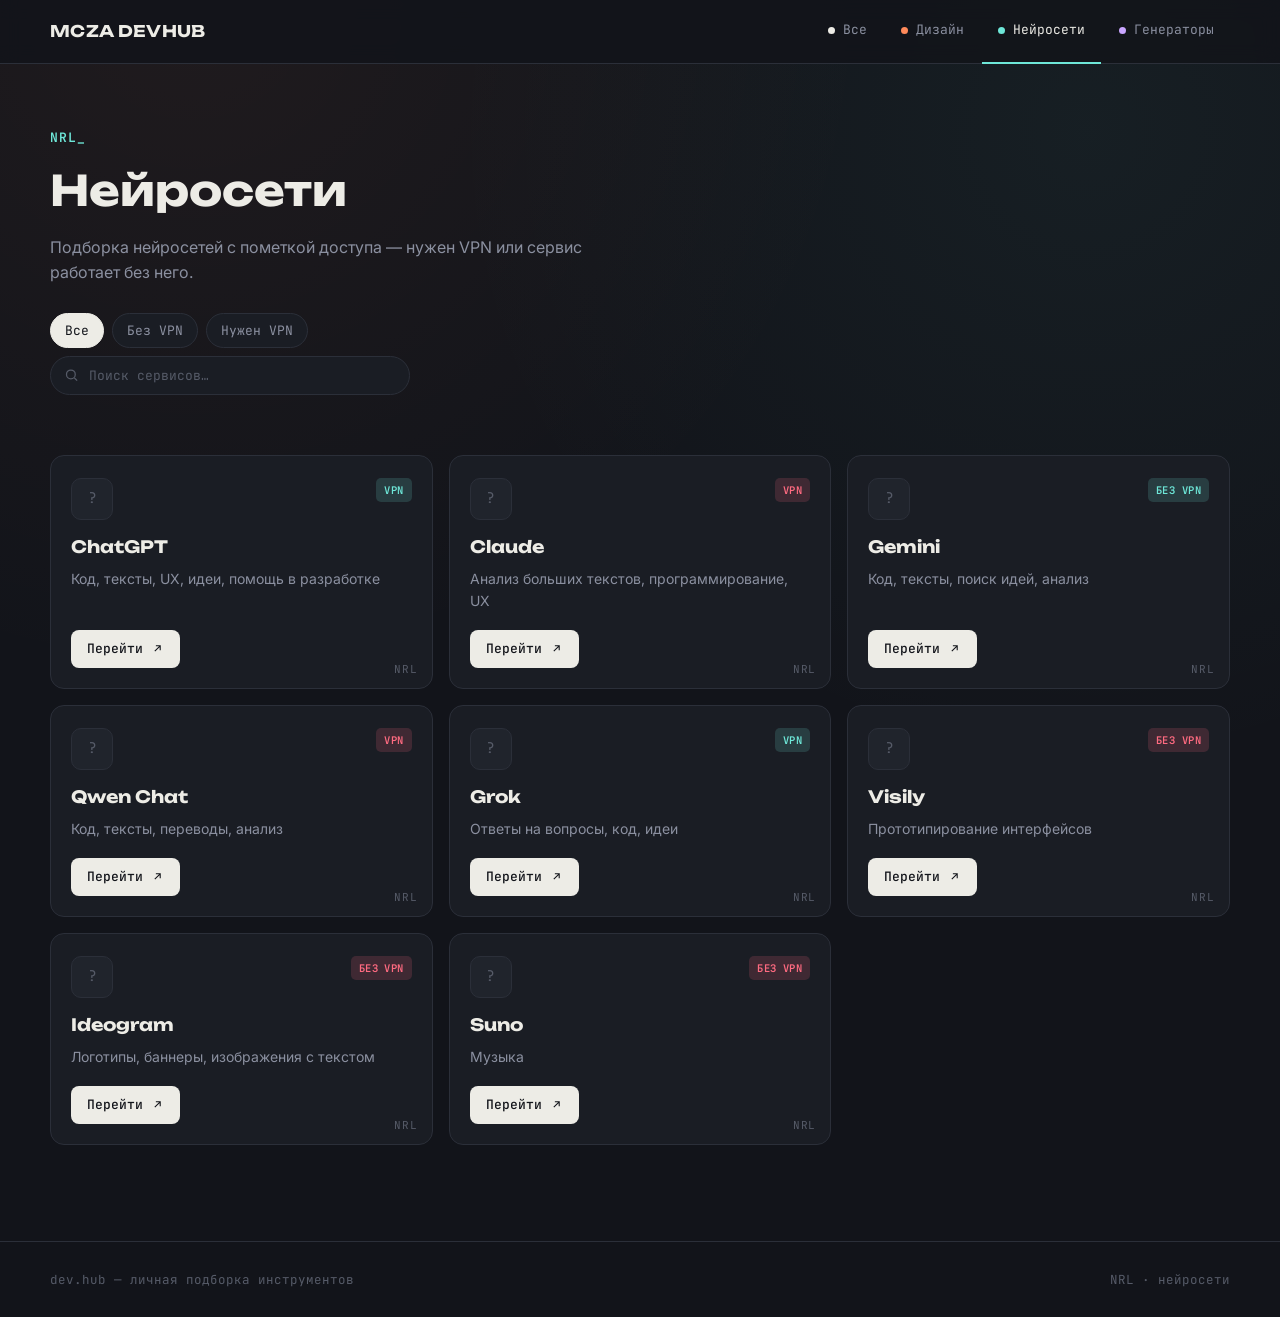
==== neuro.html @ acba71e2 "Add files via upload" ====
<!DOCTYPE html>
<html lang="ru">
<head>
<meta charset="UTF-8">
<meta name="viewport" content="width=device-width, initial-scale=1.0">
<title>Нейросети — DEV.HUB</title>
<link rel="stylesheet" href="style.css">
</head>
<body data-page="neuro">

  <header class="site-header">
    <div class="container">
      <a href="index.html" class="logo">
        <span class="logo-text">MCZA DEV<span class="logo-caret"></span>HUB</span>
      </a>
      <nav class="tabs">
        <a href="index.html" class="tab" data-page="home">
          <span class="tab-dot" style="--dot:#edece6"></span> Все
        </a>
        <a href="dsn.html" class="tab" data-page="dsn" data-cat="dsn">
          <span class="tab-dot"></span> Дизайн
        </a>
        <a href="neuro.html" class="tab" data-page="neuro" data-cat="nrl">
          <span class="tab-dot"></span> Нейросети
        </a>
        <a href="gen.html" class="tab" data-page="gen" data-cat="gen">
          <span class="tab-dot"></span> Генераторы
        </a>
      </nav>
    </div>
  </header>

  <main>
    <section class="page-head" style="--accent:var(--accent-nrl);">
      <div class="container">
        <span class="code">NRL_</span>
        <h1>Нейросети</h1>
        <p>Подборка нейросетей с пометкой доступа — нужен VPN или сервис работает без него.</p>

        <div class="chips">
          <button class="chip is-active" data-filter="all">Все</button>
          <button class="chip" data-filter="novpn">Без VPN</button>
          <button class="chip" data-filter="vpn">Нужен VPN</button>
        </div>

        <div class="search-row">
          <label class="search-box">
            <svg viewBox="0 0 24 24" fill="none" stroke="currentColor" stroke-width="2"><circle cx="11" cy="11" r="7"/><path d="M21 21l-4.3-4.3"/></svg>
            <input type="text" data-search placeholder="Поиск сервисов…" autocomplete="off">
          </label>
        </div>
      </div>
    </section>

    <section class="grid container" style="--accent:var(--accent-nrl);">

      <!-- ==== Карточка (шаблон, без VPN) ==== -->
      <article class="card" data-code="NRL" data-filter-item="novpn" style="--accent:var(--accent-nrl);">
        <div class="card-top">
          <div class="card-icon placeholder"></div>
          <div class="card-tags"><span class="tag novpn">VPN</span></div>
        </div>
        <h3>ChatGPT</h3>
        <p>Код, тексты, UX, идеи, помощь в разработке</p>
        <a href="https://chatgpt.com/" class="card-link" target="_blank" rel="noopener">
          Перейти
          <svg viewBox="0 0 24 24" fill="none" stroke="currentColor" stroke-width="2"><path d="M7 17L17 7M9 7h8v8"/></svg>
        </a>
      </article>

      <!-- ==== Карточка (шаблон, нужен VPN) ==== -->
      <article class="card" data-code="NRL" data-filter-item="vpn" style="--accent:var(--accent-nrl);">
        <div class="card-top">
          <div class="card-icon placeholder"></div>
          <div class="card-tags"><span class="tag vpn">VPN</span></div>
        </div>
        <h3>Claude</h3>
        <p>Анализ больших текстов, программирование, UX</p>
        <a href="https://claude.ai/new" class="card-link" target="_blank" rel="noopener">
          Перейти
          <svg viewBox="0 0 24 24" fill="none" stroke="currentColor" stroke-width="2"><path d="M7 17L17 7M9 7h8v8"/></svg>
        </a>
      </article>

      <article class="card" data-code="NRL" data-filter-item="novpn" style="--accent:var(--accent-nrl);">
        <div class="card-top">
          <div class="card-icon placeholder"></div>
          <div class="card-tags"><span class="tag novpn">Без VPN</span></div>
        </div>
        <h3>Gemini</h3>
        <p>Код, тексты, поиск идей, анализ</p>
        <a href="https://gemini.google.com/?hl=ru" class="card-link" target="_blank" rel="noopener">
          Перейти
          <svg viewBox="0 0 24 24" fill="none" stroke="currentColor" stroke-width="2"><path d="M7 17L17 7M9 7h8v8"/></svg>
        </a>
      </article>

      <article class="card" data-code="NRL" data-filter-item="vpn" style="--accent:var(--accent-nrl);">
        <div class="card-top">
          <div class="card-icon placeholder"></div>
          <div class="card-tags"><span class="tag vpn">VPN</span></div>
        </div>
        <h3>Qwen Chat</h3>
        <p>Код, тексты, переводы, анализ</p>
        <a href="https://chat.qwen.ai/" class="card-link" target="_blank" rel="noopener">
          Перейти
          <svg viewBox="0 0 24 24" fill="none" stroke="currentColor" stroke-width="2"><path d="M7 17L17 7M9 7h8v8"/></svg>
        </a>
      </article>

      <article class="card" data-code="NRL" data-filter-item="novpn" style="--accent:var(--accent-nrl);">
        <div class="card-top">
          <div class="card-icon placeholder"></div>
          <div class="card-tags"><span class="tag novpn">VPN</span></div>
        </div>
        <h3>Grok</h3>
        <p>Ответы на вопросы, код, идеи</p>
        <a href="https://grok.com/" class="card-link" target="_blank" rel="noopener">
          Перейти
          <svg viewBox="0 0 24 24" fill="none" stroke="currentColor" stroke-width="2"><path d="M7 17L17 7M9 7h8v8"/></svg>
        </a>
      </article>

      <article class="card" data-code="NRL" data-filter-item="vpn" style="--accent:var(--accent-nrl);">
        <div class="card-top">
          <div class="card-icon placeholder"></div>
          <div class="card-tags"><span class="tag vpn">Без VPN</span></div>
        </div>
        <h3>Visily</h3>
        <p>Прототипирование интерфейсов</p>
        <a href="https://www.visily.ai/" class="card-link" target="_blank" rel="noopener">
          Перейти
          <svg viewBox="0 0 24 24" fill="none" stroke="currentColor" stroke-width="2"><path d="M7 17L17 7M9 7h8v8"/></svg>
        </a>
      </article>

            <article class="card" data-code="NRL" data-filter-item="vpn" style="--accent:var(--accent-nrl);">
        <div class="card-top">
          <div class="card-icon placeholder"></div>
          <div class="card-tags"><span class="tag vpn">Без VPN</span></div>
        </div>
        <h3>Ideogram</h3>
        <p>Логотипы, баннеры, изображения с текстом</p>
        <a href="https://ideogram.ai/" class="card-link" target="_blank" rel="noopener">
          Перейти
          <svg viewBox="0 0 24 24" fill="none" stroke="currentColor" stroke-width="2"><path d="M7 17L17 7M9 7h8v8"/></svg>
        </a>
      </article>

                  <article class="card" data-code="NRL" data-filter-item="vpn" style="--accent:var(--accent-nrl);">
        <div class="card-top">
          <div class="card-icon placeholder"></div>
          <div class="card-tags"><span class="tag vpn">Без VPN</span></div>
        </div>
        <h3>Suno</h3>
        <p>Музыка</p>
        <a href="https://suno.com/" class="card-link" target="_blank" rel="noopener">
          Перейти
          <svg viewBox="0 0 24 24" fill="none" stroke="currentColor" stroke-width="2"><path d="M7 17L17 7M9 7h8v8"/></svg>
        </a>
      </article>
    </section>

    <p class="no-results container" data-no-results>Ничего не найдено — попробуйте другой фильтр или запрос.</p>
  </main>

  <footer class="site-footer">
    <div class="container">
      <p>dev.hub — личная подборка инструментов</p>
      <p>NRL · нейросети</p>
    </div>
  </footer>

  <script src="script.js"></script>
</body>
</html>
---- style.css ----
/* =========================================================
   DEV.HUB — стилевая система
   Идея: панель инструментов разработчика в стиле вкладок
   редактора кода. Каждая категория — свой "файл" с кодом
   (DSN / NRL / GEN) и своим акцентным цветом.
   ========================================================= */

@import url('https://fonts.googleapis.com/css2?family=Unbounded:wght@500;600;700;800&family=Inter:wght@400;500;600&family=JetBrains+Mono:wght@400;500;600&display=swap');

:root{
  /* --- цвет --- */
  --bg:        #12141a;
  --surface:   #1a1d24;
  --surface-2: #20242c;
  --border:    #2b2f39;
  --text:      #edece6;
  --text-dim:  #8b90a0;
  --text-faint:#565b68;

  --accent-dsn:   #ff8a5b; /* дизайн — тёплая медь */
  --accent-nrl:   #6ee7d8; /* нейросети — холодный teal */
  --accent-gen:   #c9a6ff; /* генераторы — мягкий фиолет */
  --accent-vpn:   #ff6b81; /* пометка "нужен VPN" */
  --accent-novpn: #6ee7d8; /* пометка "без VPN" */

  /* --- типографика --- */
  --font-display: 'Unbounded', system-ui, sans-serif;
  --font-body:    'Inter', system-ui, sans-serif;
  --font-mono:    'JetBrains Mono', ui-monospace, monospace;

  /* --- прочее --- */
  --radius: 14px;
  --radius-sm: 8px;
  --header-h: 64px;
}

*, *::before, *::after{ box-sizing: border-box; }

html{ scroll-behavior: smooth; }

body{
  margin: 0;
  background: var(--bg);
  background-image:
    radial-gradient(circle at 15% 0%, rgba(255,138,91,0.06), transparent 40%),
    radial-gradient(circle at 85% 10%, rgba(110,231,216,0.05), transparent 40%);
  color: var(--text);
  font-family: var(--font-body);
  font-size: 16px;
  line-height: 1.55;
  -webkit-font-smoothing: antialiased;
}

a{ color: inherit; text-decoration: none; }
ul{ list-style: none; margin: 0; padding: 0; }
button{ font-family: inherit; cursor: pointer; }

:focus-visible{
  outline: 2px solid var(--accent-nrl);
  outline-offset: 3px;
  border-radius: 4px;
}

.container{
  width: min(1180px, 100% - 48px);
  margin-inline: auto;
}

/* =========================================================
   HEADER — панель вкладок редактора
   ========================================================= */

.site-header{
  position: sticky;
  top: 0;
  z-index: 50;
  height: var(--header-h);
  display: flex;
  align-items: center;
  background: rgba(18,20,26,0.86);
  backdrop-filter: blur(10px);
  border-bottom: 1px solid var(--border);
}

.site-header .container{
  display: flex;
  align-items: center;
  justify-content: space-between;
  gap: 24px;
}

.logo{
  display: flex;
  align-items: center;
  gap: 10px;
  font-family: var(--font-display);
  font-weight: 700;
  font-size: 16px;
  letter-spacing: 0.02em;
  white-space: nowrap;
}

.logo-mark{
  width: 20px;
  height: 20px;
  border-radius: 5px;
  background: linear-gradient(135deg, var(--accent-dsn), var(--accent-nrl) 55%, var(--accent-gen));
  flex-shrink: 0;
}

.logo-caret{
  color: var(--text-faint);
  font-family: var(--font-mono);
}

.tabs{
  display: flex;
  align-items: stretch;
  gap: 2px;
  overflow-x: auto;
  scrollbar-width: none;
}
.tabs::-webkit-scrollbar{ display:none; }

.tab{
  position: relative;
  display: flex;
  align-items: center;
  gap: 8px;
  padding: 0 16px;
  height: var(--header-h);
  font-family: var(--font-mono);
  font-size: 13px;
  color: var(--text-dim);
  border-bottom: 2px solid transparent;
  white-space: nowrap;
  transition: color .15s ease, border-color .15s ease, background .15s ease;
}

.tab:hover{
  color: var(--text);
  background: rgba(255,255,255,0.02);
}

.tab-dot{
  width: 7px;
  height: 7px;
  border-radius: 50%;
  background: var(--dot, var(--text-faint));
  flex-shrink: 0;
}

.tab[data-cat="dsn"]{ --dot: var(--accent-dsn); }
.tab[data-cat="nrl"]{ --dot: var(--accent-nrl); }
.tab[data-cat="gen"]{ --dot: var(--accent-gen); }

.tab.is-active{
  color: var(--text);
  border-bottom-color: var(--dot, var(--text));
}

/* =========================================================
   HERO
   ========================================================= */

.hero{
  padding: 88px 0 64px;
  border-bottom: 1px solid var(--border);
}

.hero-eyebrow{
  display: inline-flex;
  align-items: center;
  gap: 8px;
  font-family: var(--font-mono);
  font-size: 12px;
  color: var(--text-dim);
  letter-spacing: 0.08em;
  text-transform: uppercase;
  margin-bottom: 22px;
}

.hero-eyebrow::before{
  content: "";
  width: 6px;
  height: 6px;
  border-radius: 50%;
  background: var(--accent-nrl);
  box-shadow: 0 0 0 3px rgba(110,231,216,0.15);
}

.hero h1{
  font-family: var(--font-display);
  font-weight: 700;
  font-size: clamp(36px, 5vw, 58px);
  line-height: 1.08;
  letter-spacing: -0.01em;
  margin: 0 0 20px;
  max-width: 16ch;
}

.hero h1 .cursor{
  display: inline-block;
  width: 0.5ch;
  background: var(--accent-dsn);
  margin-left: 4px;
  animation: blink 1.1s step-end infinite;
}

@keyframes blink{ 50%{ opacity: 0; } }

.hero p{
  color: var(--text-dim);
  max-width: 52ch;
  font-size: 17px;
  margin: 0;
}

/* =========================================================
   CATEGORY OVERVIEW (главная)
   ========================================================= */

.overview{
  padding: 56px 0 72px;
}

.overview-grid{
  display: grid;
  grid-template-columns: repeat(3, 1fr);
  gap: 18px;
}

.overview-card{
  position: relative;
  padding: 28px 24px 26px;
  background: var(--surface);
  border: 1px solid var(--border);
  border-radius: var(--radius);
  overflow: hidden;
  transition: transform .18s ease, border-color .18s ease, background .18s ease;
}

.overview-card:hover{
  transform: translateY(-3px);
  border-color: var(--accent, var(--border));
  background: var(--surface-2);
}

.overview-card[data-cat="dsn"]{ --accent: var(--accent-dsn); }
.overview-card[data-cat="nrl"]{ --accent: var(--accent-nrl); }
.overview-card[data-cat="gen"]{ --accent: var(--accent-gen); }

.overview-card .code-stamp{
  position: absolute;
  right: -6px;
  top: -14px;
  font-family: var(--font-mono);
  font-weight: 600;
  font-size: 72px;
  color: var(--text);
  opacity: 0.04;
  letter-spacing: -0.02em;
  transform: rotate(-6deg);
  pointer-events: none;
}

.overview-card .code{
  display: inline-block;
  font-family: var(--font-mono);
  font-size: 12px;
  font-weight: 600;
  color: var(--accent);
  background: color-mix(in srgb, var(--accent) 14%, transparent);
  padding: 4px 9px;
  border-radius: 6px;
  letter-spacing: 0.06em;
  margin-bottom: 16px;
}

.overview-card h3{
  font-family: var(--font-display);
  font-size: 21px;
  margin: 0 0 8px;
}

.overview-card p{
  color: var(--text-dim);
  font-size: 14.5px;
  margin: 0 0 20px;
  max-width: 32ch;
}

.overview-card .go{
  font-family: var(--font-mono);
  font-size: 13px;
  color: var(--text);
  display: inline-flex;
  align-items: center;
  gap: 6px;
}
.overview-card .go svg{ width: 14px; height: 14px; transition: transform .15s ease; }
.overview-card:hover .go svg{ transform: translateX(3px); }

/* =========================================================
   СЕКЦИЯ СТРАНИЦЫ КАТЕГОРИИ
   ========================================================= */

.page-head{
  padding: 64px 0 32px;
}

.page-head .code{
  font-family: var(--font-mono);
  font-size: 13px;
  font-weight: 600;
  color: var(--accent, var(--text));
  letter-spacing: 0.08em;
  margin-bottom: 10px;
  display: block;
}

.page-head h1{
  font-family: var(--font-display);
  font-size: clamp(30px, 4vw, 42px);
  margin: 0 0 12px;
}

.page-head p{
  color: var(--text-dim);
  max-width: 60ch;
  margin: 0;
  font-size: 16px;
}

/* фильтры-чипы (используются на странице нейросетей) */
.chips{
  display: flex;
  gap: 8px;
  margin: 28px 0 8px;
  flex-wrap: wrap;
}

.chip{
  font-family: var(--font-mono);
  font-size: 13px;
  padding: 8px 14px;
  border-radius: 100px;
  border: 1px solid var(--border);
  background: var(--surface);
  color: var(--text-dim);
  transition: all .15s ease;
}

.chip:hover{ color: var(--text); border-color: var(--text-faint); }

.chip.is-active{
  color: var(--bg);
  background: var(--text);
  border-color: var(--text);
}

/* строка поиска */
.search-row{
  display: flex;
  margin: 6px 0 4px;
}

.search-box{
  position: relative;
  display: block;
  width: 100%;
  max-width: 360px;
}

.search-box svg{
  position: absolute;
  left: 14px;
  top: 50%;
  transform: translateY(-50%);
  width: 15px;
  height: 15px;
  color: var(--text-faint);
  pointer-events: none;
}

.search-box input{
  width: 100%;
  padding: 10px 14px 10px 38px;
  border-radius: 100px;
  border: 1px solid var(--border);
  background: var(--surface);
  color: var(--text);
  font-family: var(--font-mono);
  font-size: 13px;
  transition: border-color .15s ease, background .15s ease;
}

.search-box input::placeholder{ color: var(--text-faint); }

.search-box input:focus-visible{
  outline: none;
  border-color: var(--accent, var(--text-faint));
  background: var(--surface-2);
}

/* пустой результат фильтрации/поиска */
.no-results{
  display: none;
  padding: 8px 0 72px;
  color: var(--text-faint);
  font-family: var(--font-mono);
  font-size: 13.5px;
}

.no-results.is-visible{ display: block; }

/* =========================================================
   СЕТКА КАРТОЧЕК
   ========================================================= */

.grid{
  padding: 24px 0 96px;
  display: grid;
  grid-template-columns: repeat(3, 1fr);
  gap: 16px;
}

.card{
  position: relative;
  display: flex;
  flex-direction: column;
  padding: 22px 20px 20px;
  background: var(--surface);
  border: 1px solid var(--border);
  border-radius: var(--radius);
  transition: transform .16s ease, border-color .16s ease, background .16s ease;
}

.card:hover{
  transform: translateY(-2px);
  border-color: var(--accent, var(--text-faint));
  background: var(--surface-2);
}

.card-top{
  display: flex;
  align-items: flex-start;
  justify-content: space-between;
  margin-bottom: 14px;
}

.card-icon{
  width: 42px;
  height: 42px;
  border-radius: 10px;
  background: var(--surface-2);
  border: 1px solid var(--border);
  display: flex;
  align-items: center;
  justify-content: center;
  overflow: hidden;
  flex-shrink: 0;
}

/* сюда вставляется свой <img> или <svg> — заглушка ниже */
.card-icon img {
  width: 100%;
  height: 100%;
}

.card-icon svg{
  width: 22px;
  height: 22px;
}

.card-icon.placeholder::after{
  content: "?";
  font-family: var(--font-mono);
  color: var(--text-faint);
  font-size: 15px;
}

.card-tags{
  display: flex;
  gap: 6px;
  flex-wrap: wrap;
  justify-content: flex-end;
}

.tag{
  font-family: var(--font-mono);
  font-size: 10.5px;
  font-weight: 600;
  padding: 4px 8px;
  border-radius: 5px;
  letter-spacing: 0.04em;
  text-transform: uppercase;
  color: var(--accent, var(--text-dim));
  background: color-mix(in srgb, var(--accent, var(--text-faint)) 16%, transparent);
}

.tag.vpn{ --accent: var(--accent-vpn); }
.tag.novpn{ --accent: var(--accent-novpn); }

.card h3{
  font-family: var(--font-display);
  font-size: 17px;
  margin: 0 0 8px;
}

.card p{
  color: var(--text-dim);
  font-size: 14px;
  margin: 0 0 18px;
  flex-grow: 1;
}

.card-link{
  display: inline-flex;
  align-items: center;
  justify-content: center;
  gap: 8px;
  align-self: flex-start;
  font-family: var(--font-mono);
  font-size: 13px;
  font-weight: 500;
  color: var(--bg);
  background: var(--text);
  padding: 9px 16px;
  border-radius: var(--radius-sm);
  transition: background .15s ease, transform .15s ease;
}

.card-link:hover{ background: var(--accent-nrl); transform: translateX(1px); }
.card-link svg{ width: 13px; height: 13px; }

/* карточка-код на фоне (декоративная метка категории) */
.card::before{
  content: attr(data-code);
  position: absolute;
  right: 14px;
  bottom: 10px;
  font-family: var(--font-mono);
  font-size: 11px;
  color: var(--text-faint);
  letter-spacing: 0.08em;
}

/* =========================================================
   ГЕНЕРАТОР (страница GEN)
   ========================================================= */

.gen-grid{
  padding: 24px 0 96px;
  display: grid;
  grid-template-columns: 1fr 1fr;
  gap: 18px;
}

.gen-panel{
  background: var(--surface);
  border: 1px solid var(--border);
  border-radius: var(--radius);
  padding: 26px 24px 24px;
}

.gen-panel-head{
  display: flex;
  align-items: center;
  justify-content: space-between;
  margin-bottom: 18px;
}

.gen-panel h3{
  font-family: var(--font-display);
  font-size: 18px;
  margin: 0;
}

.gen-panel .code{
  font-family: var(--font-mono);
  font-size: 11px;
  color: var(--accent-gen);
  background: color-mix(in srgb, var(--accent-gen) 16%, transparent);
  padding: 3px 8px;
  border-radius: 5px;
}

.gen-options{
  display: flex;
  gap: 8px;
  margin-bottom: 18px;
  flex-wrap: wrap;
}

.gen-options .chip{ padding: 7px 12px; font-size: 12.5px; }

.gen-result{
  display: flex;
  align-items: center;
  justify-content: space-between;
  gap: 12px;
  background: var(--surface-2);
  border: 1px dashed var(--border);
  border-radius: var(--radius-sm);
  padding: 16px 16px;
  margin-bottom: 16px;
  min-height: 56px;
}

.gen-result span{
  font-family: var(--font-mono);
  font-size: 16px;
  color: var(--text);
  word-break: break-word;
}

.gen-result span.is-empty{ color: var(--text-faint); }

.icon-btn{
  flex-shrink: 0;
  width: 34px;
  height: 34px;
  border-radius: 8px;
  background: transparent;
  border: 1px solid var(--border);
  color: var(--text-dim);
  display: flex;
  align-items: center;
  justify-content: center;
  transition: all .15s ease;
}
.icon-btn:hover{ color: var(--text); border-color: var(--text-faint); }
.icon-btn svg{ width: 15px; height: 15px; }

.btn-primary{
  width: 100%;
  padding: 12px 16px;
  border-radius: var(--radius-sm);
  border: none;
  background: var(--accent-gen);
  color: #16121f;
  font-family: var(--font-mono);
  font-weight: 600;
  font-size: 13.5px;
  letter-spacing: 0.02em;
  transition: filter .15s ease, transform .15s ease;
}
.btn-primary:hover{ filter: brightness(1.08); transform: translateY(-1px); }
.btn-primary:active{ transform: translateY(0); }

.gen-history{
  margin-top: 22px;
  padding-top: 18px;
  border-top: 1px solid var(--border);
}

.gen-history h4{
  font-family: var(--font-mono);
  font-size: 11px;
  color: var(--text-faint);
  text-transform: uppercase;
  letter-spacing: 0.08em;
  margin: 0 0 10px;
}

.gen-history ul li{
  font-family: var(--font-mono);
  font-size: 13px;
  color: var(--text-dim);
  padding: 6px 0;
  border-bottom: 1px solid var(--border);
}
.gen-history ul li:last-child{ border-bottom: none; }

/* =========================================================
   FOOTER
   ========================================================= */

.site-footer{
  border-top: 1px solid var(--border);
  padding: 28px 0;
}

.site-footer .container{
  display: flex;
  align-items: center;
  justify-content: space-between;
  gap: 16px;
  flex-wrap: wrap;
}

.site-footer p{
  color: var(--text-faint);
  font-family: var(--font-mono);
  font-size: 12.5px;
  margin: 0;
}

/* =========================================================
   RESPONSIVE
   ========================================================= */

@media (max-width: 900px){
  .overview-grid{ grid-template-columns: 1fr; }
  .grid{ grid-template-columns: repeat(2, 1fr); }
  .gen-grid{ grid-template-columns: 1fr; }
}

@media (max-width: 640px){
  .grid{ grid-template-columns: 1fr; }
  .hero{ padding: 64px 0 44px; }
  .site-header .container{ gap: 12px; }
  .logo span.logo-text{ display: none; }
}

@media (prefers-reduced-motion: reduce){
  *{ animation: none !important; transition: none !important; }
}
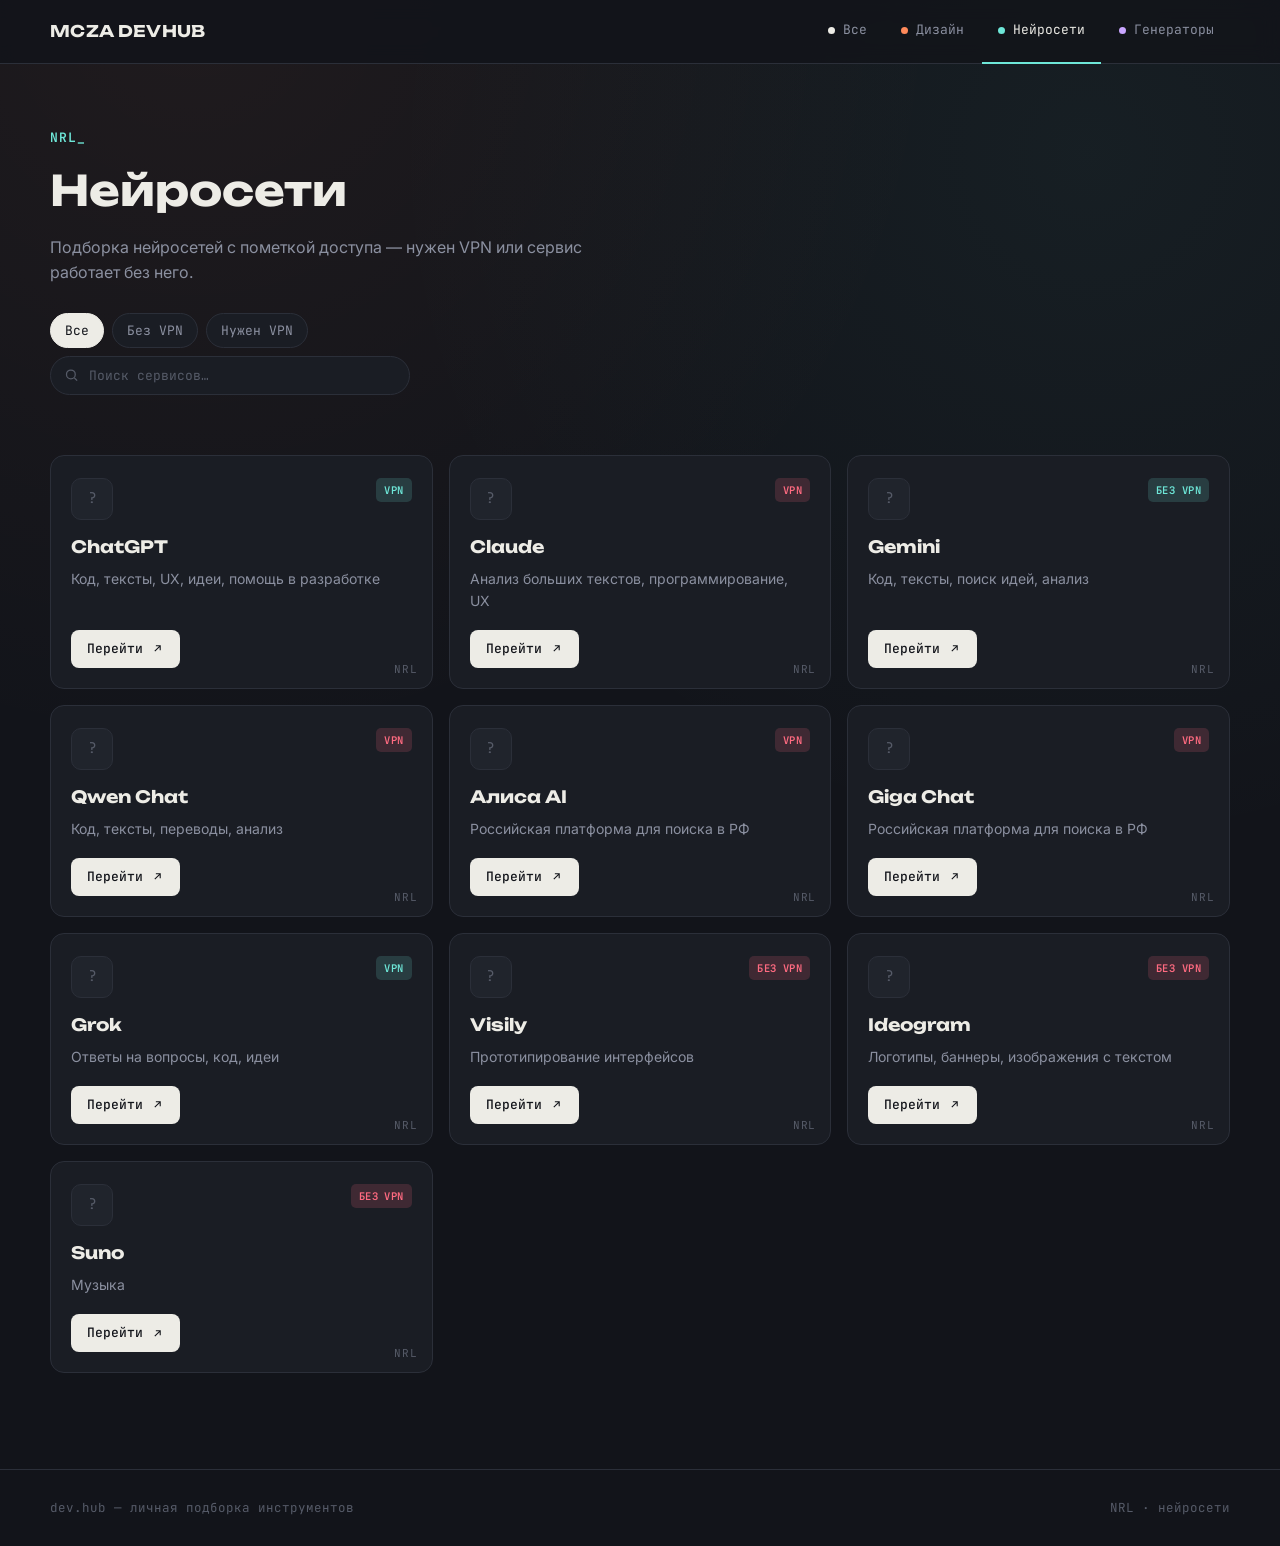
==== commit 6b3cbf6e: "Add files via upload" ====
--- a/neuro.html
+++ b/neuro.html
@@ -108,6 +108,32 @@
         </a>
       </article>
 
+      <article class="card" data-code="NRL" data-filter-item="vpn" style="--accent:var(--accent-nrl);">
+        <div class="card-top">
+          <div class="card-icon placeholder"></div>
+          <div class="card-tags"><span class="tag vpn">VPN</span></div>
+        </div>
+        <h3>Алиса AI</h3>
+        <p>Российская платформа для поиска в РФ</p>
+        <a href="https://alice.yandex.ru/ " class="card-link" target="_blank" rel="noopener">
+          Перейти
+          <svg viewBox="0 0 24 24" fill="none" stroke="currentColor" stroke-width="2"><path d="M7 17L17 7M9 7h8v8"/></svg>
+        </a>
+      </article>
+    
+      <article class="card" data-code="NRL" data-filter-item="vpn" style="--accent:var(--accent-nrl);">
+        <div class="card-top">
+          <div class="card-icon placeholder"></div>
+          <div class="card-tags"><span class="tag vpn">VPN</span></div>
+        </div>
+        <h3>Giga Chat</h3>
+        <p>Российская платформа для поиска в РФ</p>
+        <a href="https://giga.chat/" class="card-link" target="_blank" rel="noopener">
+          Перейти
+          <svg viewBox="0 0 24 24" fill="none" stroke="currentColor" stroke-width="2"><path d="M7 17L17 7M9 7h8v8"/></svg>
+        </a>
+      </article>
+
       <article class="card" data-code="NRL" data-filter-item="novpn" style="--accent:var(--accent-nrl);">
         <div class="card-top">
           <div class="card-icon placeholder"></div>
